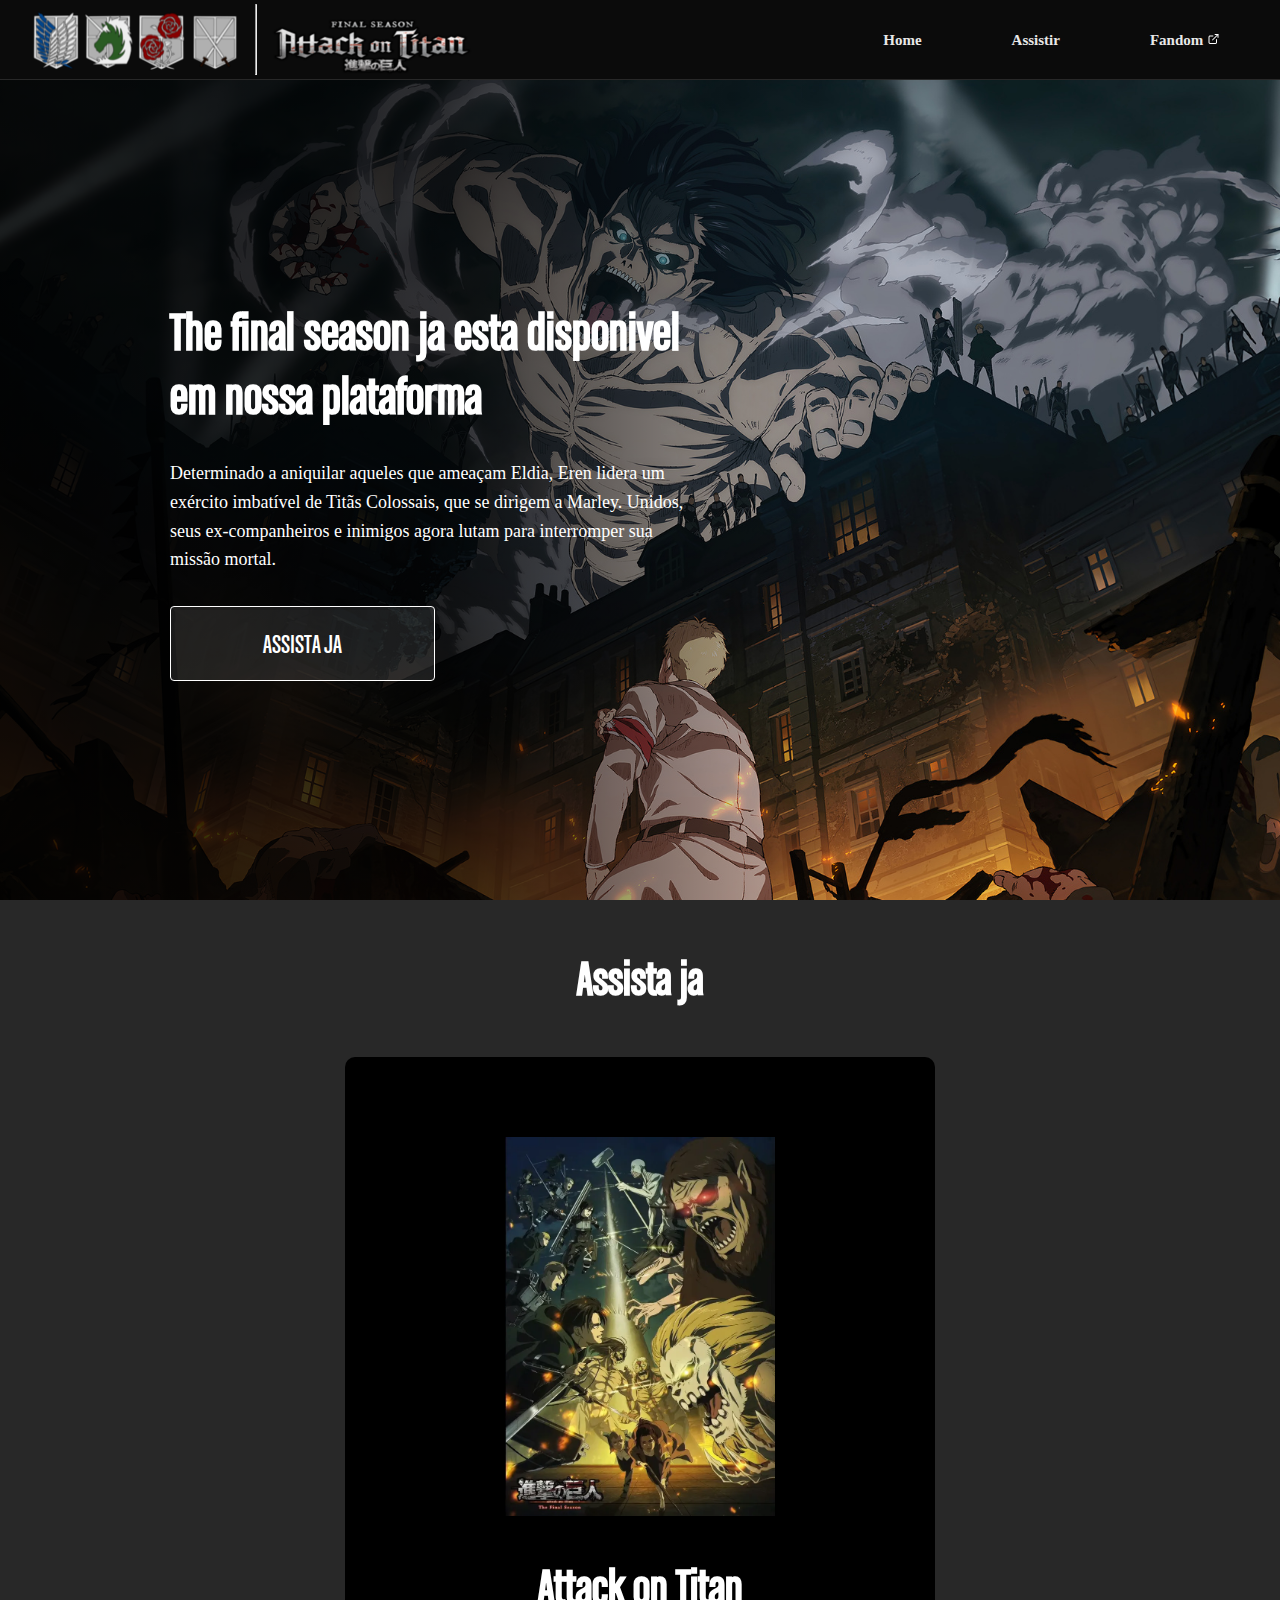
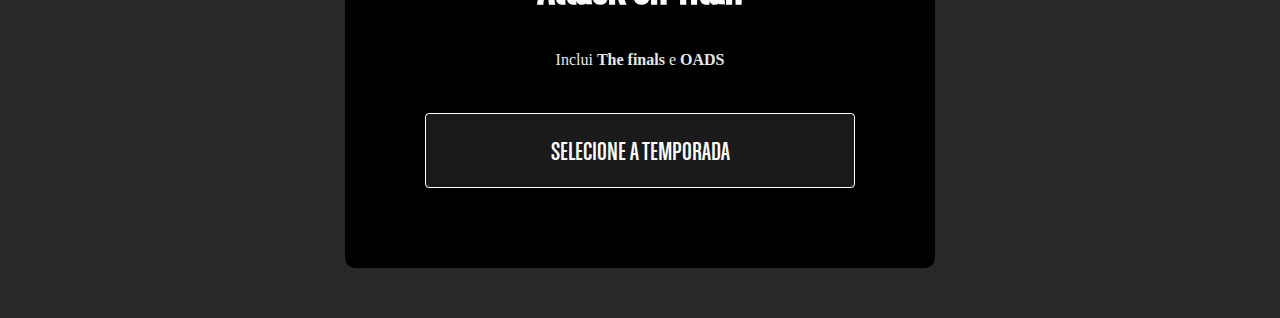
==== index.html @ cfd987a8 "Initial commit" ====
<!DOCTYPE html>
<html lang="pt-BR">

<head>
    <meta charset="UTF-8">
    <meta name="viewport" content="width=device-width, initial-scale=1.0">
    <title>Landing Page Attack on Titan</title>

    <link rel="shortcut icon" href="./src/imagens/favicom.png" type="image/x-icon">

    <link href="https://fonts.cdnfonts.com/css/chalet" rel="stylesheet">

    <link rel="stylesheet" href="./src/css/reset.css">
    <link rel="stylesheet" href="./src/css/estilos.css">
    <link rel="stylesheet" href="./src/css/fontes.css">
    <link rel="stylesheet" href="./src/css/responsivo.css">

</head>

<body>
    <header class="cabecalho">
        <div class="logo">
            <img src="./src/imagens/logoT.png" alt="Logo Tropas" />
            <hr />
            <img src="./src/imagens/logoAT.png" alt="Logo Attack on Titan" />
        </div>
        <nav>
            <ul class="menu">
                <li>
                    <a href="#home">Home</a>
                </li>
                <li>
                    <a href="#assistir">Assistir</a>
                </li>
                <li>
                    <a href="https://attackontitan.fandom.com/wiki/Support" target="_blank">Fandom <img
                            src="./src/imagens/icone-link.svg" alt="Icone de link de suporte"></a>
                </li>
            </ul>
        </nav>
    </header>
    <main class="home" id="home">
        <img class="imagem-fundo" src="./src/imagens/attack-on-titan.jpg.jpg" alt="Imagem fundo attack on titan">

        <div class="informacoes">
            <h1 class="titulo">The final season ja esta disponivel em nossa plataforma</h1>
            <p class="texto">
                Determinado a aniquilar aqueles que ameaçam Eldia, Eren lidera um exército imbatível de Titãs Colossais,
                que se dirigem a Marley. Unidos, seus ex-companheiros e inimigos agora lutam para interromper sua missão
                mortal.
            </p>

            <a class="btn-assistir"href= "#assistir">Assista ja</a>
        </div>
    </main>
    <section class="assista-ja" id="assistir">
            <h2 class="titulo">Assista ja</h2>
            <div class="cartao">
                <img class="capa-do-anime" src="./src/imagens/Cartao-de-jogo.webp" alt="cartao">

                <div class="informacoes">
                    <h3>Attack on Titan</h3>
                    <p>
                        Inclui <strong>The finals</strong> e <strong>OADS</strong>
                    </p>
                </div>
                <button class="btn-temporadas">
                    selecione a temporada

                    <ul class="temporadas">
                        <li>
                            <p>1 Temporada</p>
                        </li>
                        <li>
                            <p>2 Temporada</p>
                        </li>
                        <li>
                            <p>3 Temporada</p>
                        </li>
                        <li>
                            <p>The Finals</p>
                        </li>
                        <li>
                            <p>Attack on Titan OADs</p>
                        </li>
                    </ul>
                </button>
            </div>
    </section>
    <script src="./src/js/index.js"></script>
</body>

</html>
---- src/css/estilos.css ----
body {
	background-color: #282828;
	color: #fff;
	overflow-x:hidden;
}

.cabecalho {
	height: 80px;
	background-color: #0b0b0b;
	display: flex;
	justify-content: space-between;
	align-items: center;
	padding: 0 30px;
	border-bottom: 1px solid #282828;
}

.cabecalho .logo {
	display: flex;
	gap: 15px;
}

.cabecalho .menu {
	display: flex;
	gap: 30px;
}

.cabecalho .menu li a {
	padding: 30px;
	color: #e8e8e8;
	font-weight: bolder;
	font-size: 15px;
	font-family: "Chalet";
}

.cabecalho .menu li a:hover {
	border-bottom: 2px solid #fff;
}

.home {
	display: flex;
	position: relative;
	min-height: calc(100vh - 80px);
}

.home::after {
	content: "";
	position: absolute;
	height: 100%;
	width: 100%;
	background: linear-gradient(90deg, rgba(0, 0, 0, 0.85), rgba(0, 0, 0, 0.7) 35%, transparent 65%);
}

.home .imagem-fundo {
	width: 100%;
	object-fit: cover;
}

.home .informacoes {
	position: absolute;
	z-index: 1;
	min-height: calc(100vh - 80px);
	display: flex;
	flex-direction: column;
	justify-content: center;
	gap: 32px;
	padding: 80px 80px 80px 170px;
	max-width: 780px;
}

.home .informacoes img {
	max-width: 150px;
}

.home .informacoes {
	display: flex;
	gap: 32px;
}

.home .informacoes .titulo {
	font-family: "ChaletComprime";
	font-size: 55px;
}

.home .informacoes .texto {
	font-family: "Chalet";
	font-size: 18px;
	line-height: 1.6;
}

.btn-assistir, .btn-temporadas {
	background-color: rgba(255, 255, 255, 0.1);
	border: 0.5px solid #fff;
	border-radius: 4px;
	font-family: "ChaletComprime";
	font-size: 28px;
	text-align: center;
	padding: 20px 40px;
	text-transform: uppercase;
	width: 50%;
	transition: all 0.3s ease-in;
}

.btn-temporadas {
	color: #fff;
	width: 100%;
	cursor: pointer;
}

.btn-assistir:hover {
	background-color: #fff;
	color: #000;
}

.assista-ja .capa-do-anime {
	width: 270px;
}

.assista-ja {
	display: flex;
	flex-direction: column;
	text-align: center;
	padding: 50px;
	align-items: center;
}

.assista-ja .titulo {
	font-family: "ChaletComprime";
	font-size: 50px;
	font-weight: 700;
	margin-bottom: 50px;
}

.assista-ja .cartao {
	display: flex;
	flex-direction: column;
	align-items: center;
	background-color: #000;
	width: 50%;
	border-radius: 10px;
	padding: 80px;
	gap: 40px;
}

.assista-ja .informacoes {
	display: flex;
	flex-direction: column;
	gap: 30px;
}

.assista-ja .informacoes h3 {
	font-family: "ChaletComprime";
	font-size: 52px;
	font-weight: 700;
}

.assista-ja .informacoes p {
	color: #e8e8e8;
	font-family: "Chalet";
	font-size: 16px;
	line-height: 1.6;
}

.assista-ja .informacoes .temporadas {
	display: flex;
	flex-wrap: wrap;
	gap: 32px;
	justify-content: center;
}

.assista-ja .btn-temporadas .temporadas {
	margin-top: 10px;
	display: flex;
	flex-direction: column;
	gap: 20px;
	transition: all 0.3s ease-in;
	display: none;
	opacity: 0;
}

.assista-ja .btn-temporadas .temporadas.ativo {
	display: flex;
	opacity: 1;
}

.assista-ja .btn-temporadas .temporadas li {
	padding: 20px;
}

.assista-ja .btn-temporadas .temporadas li:nth-child(1) {
	border: 1px solid #fff;
}

.assista-ja .btn-temporadas .temporadas li:nth-child(1):hover {
	background-color: #585b5e63;
}
.assista-ja .btn-temporadas .temporadas li:nth-child(2) {
	border: 1px solid #fff;
}

.assista-ja .btn-temporadas .temporadas li:nth-child(2):hover {
	background-color: #585b5e63;
}

.assista-ja .btn-temporadas .temporadas li:nth-child(3) {
	border: 1px solid #fff;
}

.assista-ja .btn-temporadas .temporadas li:nth-child(3):hover {
	background-color: #585b5e63;
}

.assista-ja .btn-temporadas .temporadas li:nth-child(4) {
	border: 1px solid #fff;
}

.assista-ja .btn-temporadas .temporadas li:nth-child(4):hover {
	background-color: #585b5e63;
}
.assista-ja .btn-temporadas .temporadas li:nth-child(5) {
	border: 1px solid #ffff;
}

.assista-ja .btn-temporadas .temporadas li:nth-child(5):hover {
	background-color: #585b5e63;
}
---- src/css/fontes.css ----
@font-face {
	font-family: "ChaletComprime";
	src: url("../fontes/ChaletComprime.ttf");
}
---- src/css/responsivo.css ----
@media (max-width: 1024px){
    .cabecalho{
        justify-content: center;
        flex-direction: column;
        padding: 50px 0;
        gap: 15px;
    }

    .cabecalho .menu li a{
        padding: 15px;
    }

    .home .informacoes{
        padding: 30px;
    }

    .home .informacoes img{
        max-width: 100px;
    }

    .home .informacoes .titulo{
        font-size: 40px;
    }

    .assista-ja .cartao{
        width: 70%;
    }
}

@media (max-width: 768px){
    .assista-ja{
        padding: 30px;
    }

    .assista-ja .cartao{
        padding: 80px 20px;
        width: 100%;
    }

    .assista-ja .informacoes h3{
        font-size: 35px;
    }

    .assista-ja .informacoes .temporadas{
        flex-direction: column;
    }

    .btn-temporadas{
        margin-top: 15px;
        padding: 15px;
    }

    .btn-assistir{
        width: 100%;
    }
}

@media(max-width: 425px){
    main::after{
        background: linear-gradient(90deg, rgba(0, 0, 0, 0.85), rgba(0, 0, 0, 0.4) 100%, transparent 65%);
    }

    .assista-ja .cartao .capa-do-anime{
        max-width: 80%;
    }
}
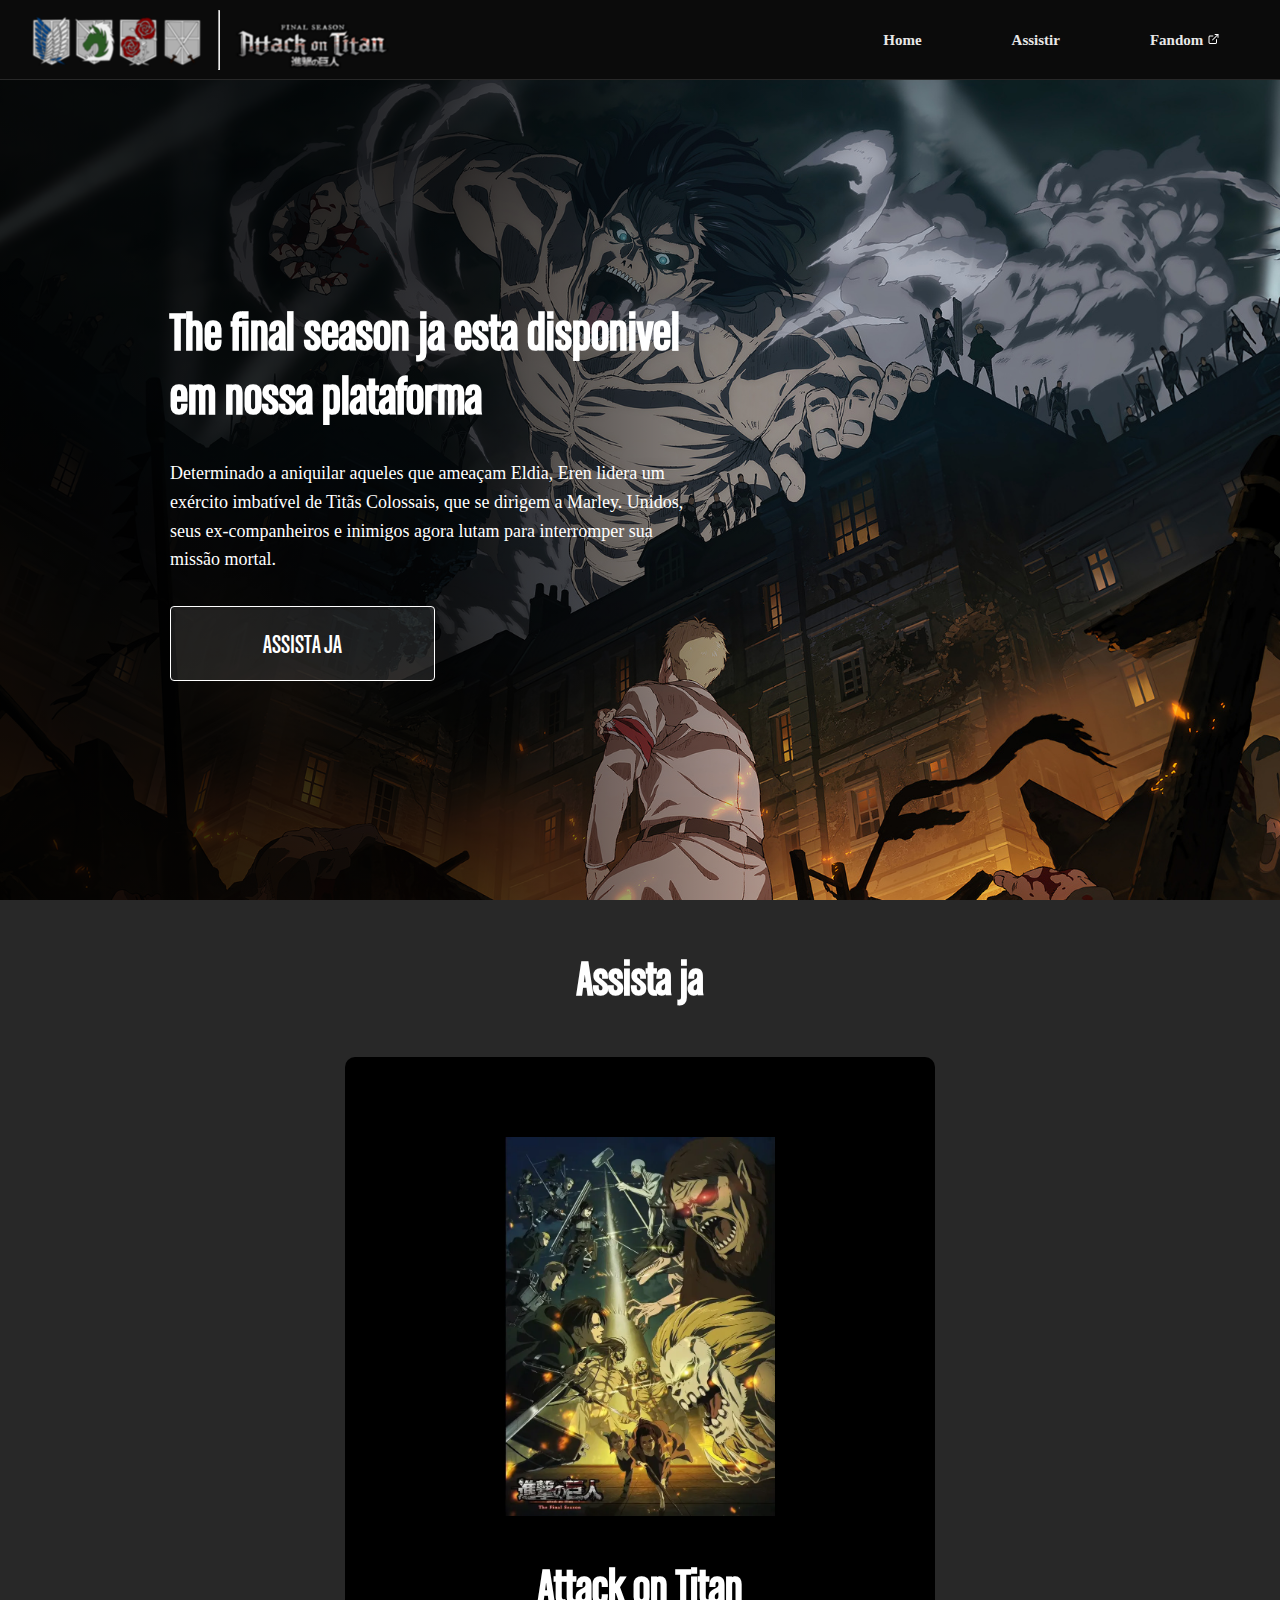
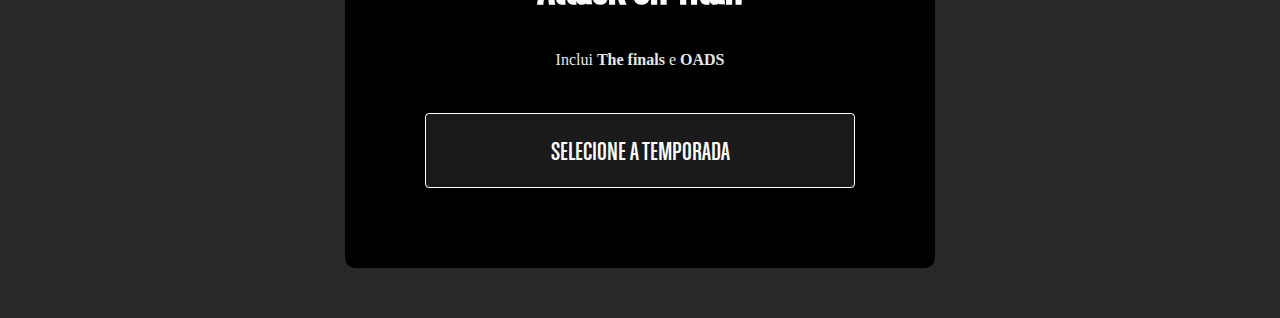
==== commit 2b9a4722: "Sem barras" ====
--- a/index.html
+++ b/index.html
@@ -6,14 +6,14 @@
     <meta name="viewport" content="width=device-width, initial-scale=1.0">
     <title>Landing Page Attack on Titan</title>
 
-    <link rel="shortcut icon" href="./src/imagens/favicom.png" type="image/x-icon">
+    <link rel="shortcut icon" href="src/imagens/favicom.png" type="image/x-icon">
 
     <link href="https://fonts.cdnfonts.com/css/chalet" rel="stylesheet">
 
-    <link rel="stylesheet" href="./src/css/reset.css">
-    <link rel="stylesheet" href="./src/css/estilos.css">
-    <link rel="stylesheet" href="./src/css/fontes.css">
-    <link rel="stylesheet" href="./src/css/responsivo.css">
+    <link rel="stylesheet" href="src/css/reset.css">
+    <link rel="stylesheet" href="src/css/estilos.css">
+    <link rel="stylesheet" href="src/css/fontes.css">
+    <link rel="stylesheet" href="src/css/responsivo.css">
 
 </head>
 
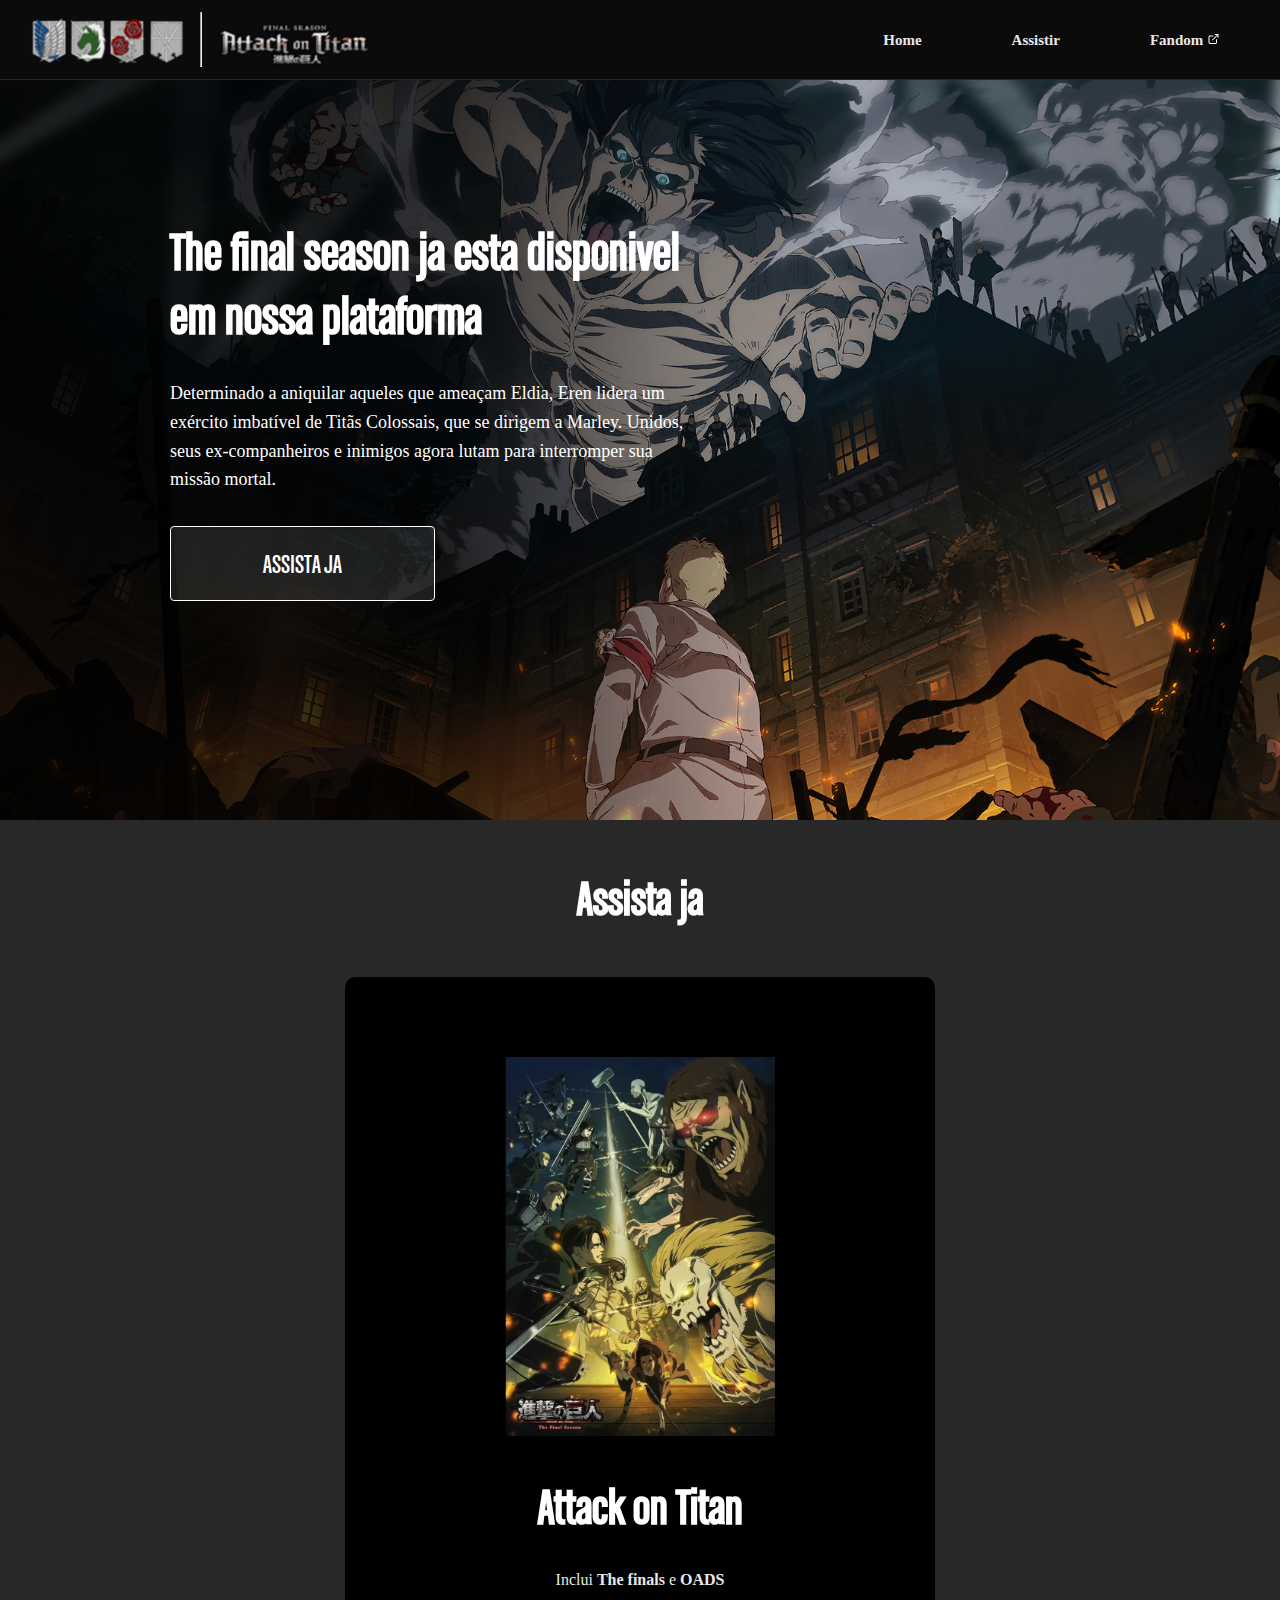
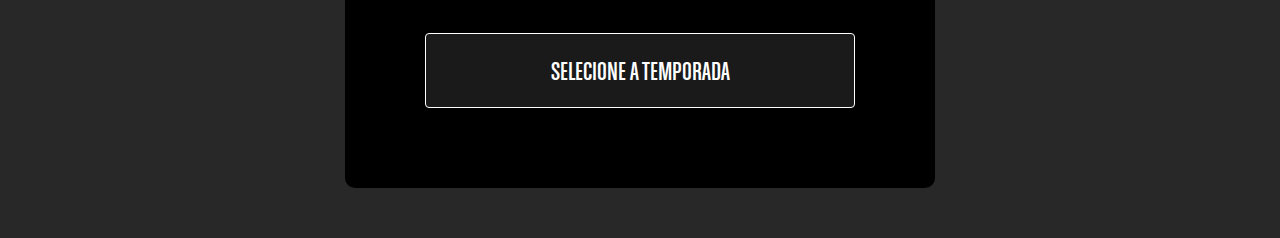
==== commit abcf1925: "./" ====
--- a/index.html
+++ b/index.html
@@ -10,10 +10,10 @@
 
     <link href="https://fonts.cdnfonts.com/css/chalet" rel="stylesheet">
 
-    <link rel="stylesheet" href="src/css/reset.css">
-    <link rel="stylesheet" href="src/css/estilos.css">
-    <link rel="stylesheet" href="src/css/fontes.css">
-    <link rel="stylesheet" href="src/css/responsivo.css">
+    <link rel="stylesheet" href="./src/css/reset.css">
+    <link rel="stylesheet" href="./src/css/estilos.css">
+    <link rel="stylesheet" href="./src/css/fontes.css">
+    <link rel="stylesheet" href="./src/css/responsivo.css">
 
 </head>
 
--- a/src/css/estilos.css
+++ b/src/css/estilos.css
@@ -4,6 +4,12 @@
 	overflow-x:hidden;
 }
 
+header{
+    position: fixed;
+	width: 100%;
+	z-index: 10;
+}
+
 .cabecalho {
 	height: 80px;
 	background-color: #0b0b0b;
@@ -17,6 +23,11 @@
 .cabecalho .logo {
 	display: flex;
 	gap: 15px;
+}
+
+.logo img{
+	width: 155px;
+	height: 55px;
 }
 
 .cabecalho .menu {
--- a/src/css/responsivo.css
+++ b/src/css/responsivo.css
@@ -2,7 +2,7 @@
     .cabecalho{
         justify-content: center;
         flex-direction: column;
-        padding: 50px 0;
+        padding: 60px 0;
         gap: 15px;
     }
 
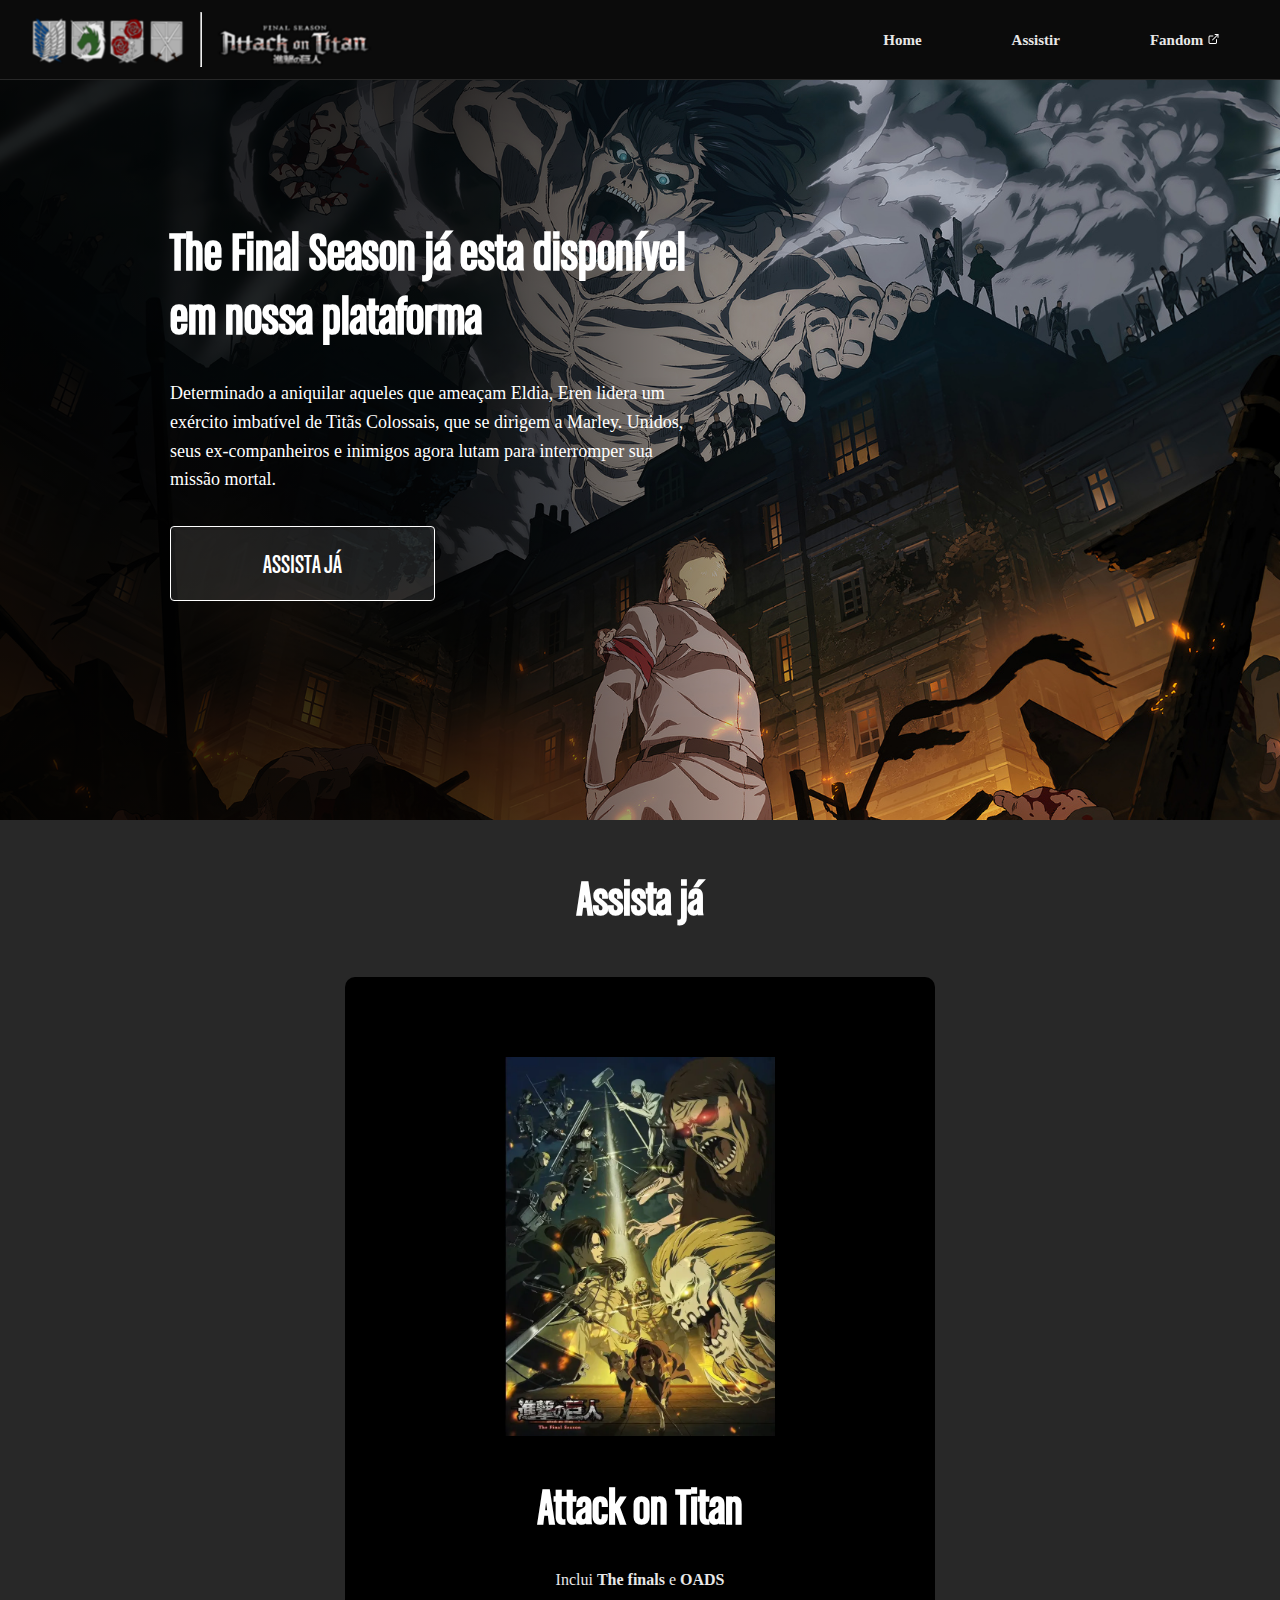
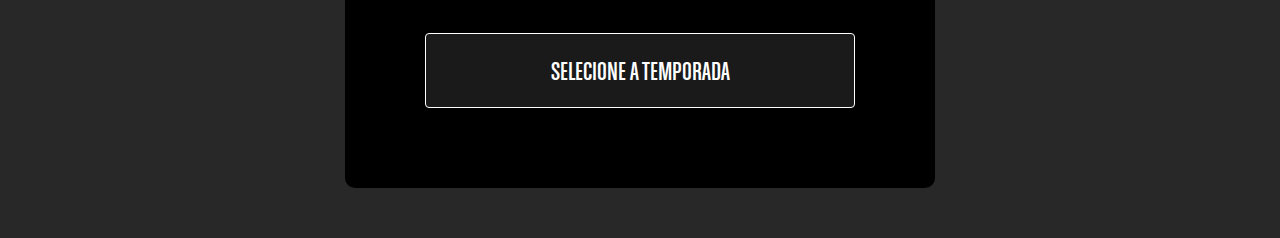
==== commit 0d0d3569: "Add files via upload" ====
--- a/index.html
+++ b/index.html
@@ -43,18 +43,18 @@
         <img class="imagem-fundo" src="./src/imagens/attack-on-titan.jpg.jpg" alt="Imagem fundo attack on titan">
 
         <div class="informacoes">
-            <h1 class="titulo">The final season ja esta disponivel em nossa plataforma</h1>
+            <h1 class="titulo">The Final <Source></Source>Season já esta disponível em nossa plataforma</h1>
             <p class="texto">
                 Determinado a aniquilar aqueles que ameaçam Eldia, Eren lidera um exército imbatível de Titãs Colossais,
                 que se dirigem a Marley. Unidos, seus ex-companheiros e inimigos agora lutam para interromper sua missão
                 mortal.
             </p>
 
-            <a class="btn-assistir"href= "#assistir">Assista ja</a>
+            <a class="btn-assistir"href= "#assistir">Assista já</a>
         </div>
     </main>
     <section class="assista-ja" id="assistir">
-            <h2 class="titulo">Assista ja</h2>
+            <h2 class="titulo">Assista já</h2>
             <div class="cartao">
                 <img class="capa-do-anime" src="./src/imagens/Cartao-de-jogo.webp" alt="cartao">
 
